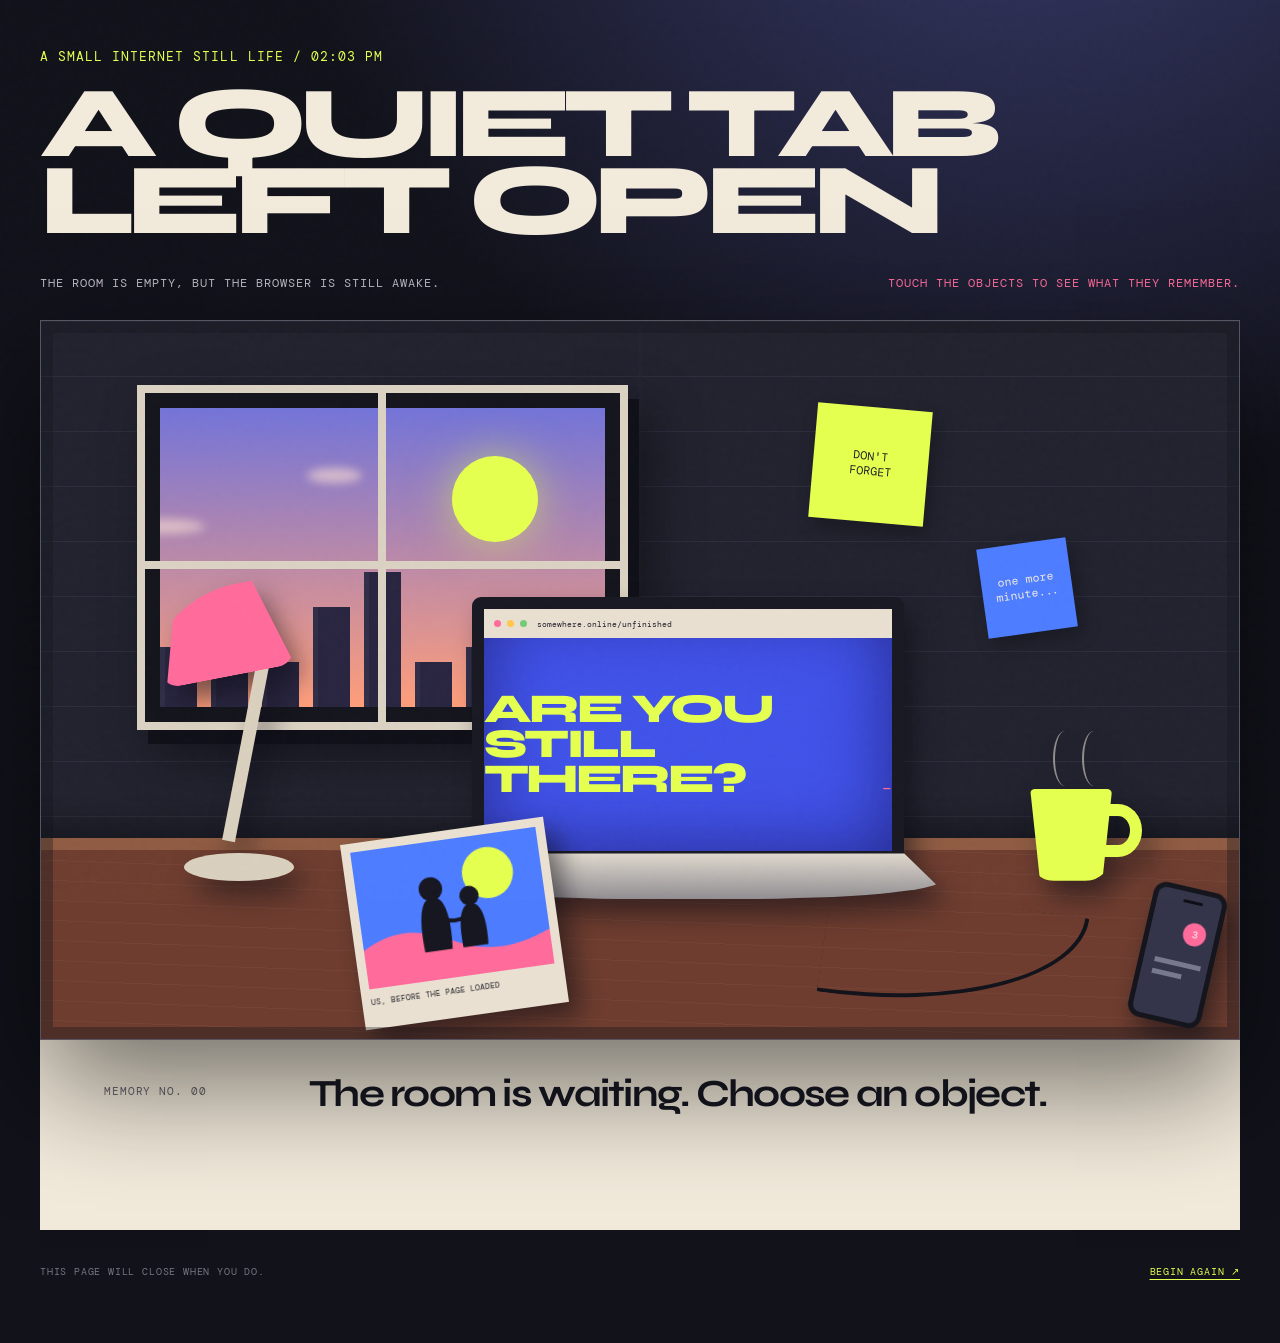
==== week-1-web-art/index.html @ 414b2593 "added files" ====
<!doctype html>
<html lang="en">
  <head>
    <meta charset="UTF-8" />
    <meta name="viewport" content="width=device-width, initial-scale=1.0" />
    <meta
      name="description"
      content="A quiet, interactive digital still life about the traces we leave behind online."
    />
    <title>A Quiet Tab Left Open</title>
    <link rel="stylesheet" href="style.css" />
  </head>

  <body id="top">
    <div class="grain" aria-hidden="true"></div>

    <header class="page-header">
      <p class="eyebrow">a small internet still life / 02:03 pm</p>
      <h1><span>A Quiet Tab</span><span>Left Open</span></h1>
      <p class="intro">
        The room is empty, but the browser is still awake.
        <span>Touch the objects to see what they remember.</span>
      </p>
    </header>

    <main>
      <section class="room" aria-label="An interactive desk beside a window">
        <div class="wall-note note-one" aria-hidden="true">DON'T<br />FORGET</div>
        <div class="wall-note note-two" aria-hidden="true">one more<br />minute...</div>

        <div class="window" aria-hidden="true">
          <div class="sky">
            <span class="sun"></span>
            <span class="cloud cloud-one"></span>
            <span class="cloud cloud-two"></span>
            <div class="city">
              <span></span><span></span><span></span><span></span><span></span>
              <span></span><span></span><span></span><span></span>
            </div>
          </div>
          <div class="window-bar vertical"></div>
          <div class="window-bar horizontal"></div>
        </div>

        <button
          class="memory-object lamp"
          type="button"
          data-memory="The lamp remembers every night you promised would end early."
          aria-label="Turn the desk lamp on or off"
          aria-pressed="false"
        >
          <span class="lamp-shade"></span>
          <span class="lamp-neck"></span>
          <span class="lamp-base"></span>
          <span class="light-cone" aria-hidden="true"></span>
        </button>

        <div class="desk" aria-hidden="true"></div>

        <button
          class="memory-object laptop"
          type="button"
          data-memory="The tab remembers the question you were too tired to finish."
          aria-label="Open the laptop's memory"
        >
          <span class="screen">
            <span class="browser-bar">
              <i></i><i></i><i></i>
              <b>somewhere.online/unfinished</b>
            </span>
            <span class="screen-copy">
              <em>ARE YOU<br />STILL THERE?</em>
              <span class="blink">_</span>
            </span>
          </span>
          <span class="keyboard"></span>
        </button>

        <button
          class="memory-object mug"
          type="button"
          data-memory="The cup remembers the heat, but not the hands that held it."
          aria-label="Read the mug's memory"
        >
          <span class="steam steam-one"></span>
          <span class="steam steam-two"></span>
          <span class="cup-body"></span>
          <span class="cup-handle"></span>
        </button>

        <button
          class="memory-object photograph"
          type="button"
          data-memory="The photograph insists this happened exactly as shown."
          aria-label="Read the photograph's memory"
        >
          <img src="assets/memory.svg" alt="Abstract silhouettes beneath a yellow moon" />
          <span>US, BEFORE THE PAGE LOADED</span>
        </button>

        <button
          class="memory-object phone"
          type="button"
          data-memory="The phone remembers three unsent messages and one accidental goodbye."
          aria-label="Read the phone's memory"
        >
          <span class="phone-speaker"></span>
          <span class="notification">3</span>
          <span class="phone-line"></span>
          <span class="phone-line short"></span>
        </button>

        <div class="cable" aria-hidden="true"></div>
      </section>

      <section class="memory-panel" aria-live="polite">
        <p class="memory-number">memory no. <span id="memory-number">00</span></p>
        <p class="memory-text" id="memory-text">
          The room is waiting. Choose an object.
        </p>
      </section>
    </main>

    <footer>
      <p>
        This page will close when you do.
        <a href="#top" id="begin-again">begin again ↗</a>
      </p>
    </footer>

    <script src="script.js"></script>
  </body>
</html>
---- week-1-web-art/style.css ----
@import url("https://fonts.googleapis.com/css2?family=DM+Mono:wght@300;400;500&family=Syne:wght@500;700;800&display=swap");

:root {
  --ink: #171722;
  --paper: #f2eadb;
  --acid: #e5ff4f;
  --pink: #ff6b9b;
  --blue: #4d7cff;
  --wood: #6e3d2f;
  --sky-top: #7273d8;
  --sky-bottom: #ff9d79;
  --room-x: 0px;
  --room-y: 0px;
}

* {
  box-sizing: border-box;
}

html {
  scroll-behavior: smooth;
}

body {
  min-height: 100vh;
  margin: 0;
  overflow-x: hidden;
  color: var(--paper);
  background:
    radial-gradient(circle at 80% -20%, #3b3d72 0, transparent 40%),
    #11121a;
  font-family: "DM Mono", monospace;
}

button,
a {
  font: inherit;
}

.grain {
  position: fixed;
  z-index: 20;
  inset: 0;
  pointer-events: none;
  opacity: 0.14;
  background-image: url("data:image/svg+xml,%3Csvg viewBox='0 0 180 180' xmlns='http://www.w3.org/2000/svg'%3E%3Cfilter id='n'%3E%3CfeTurbulence type='fractalNoise' baseFrequency='.8' numOctaves='3' stitchTiles='stitch'/%3E%3C/filter%3E%3Crect width='100%25' height='100%25' filter='url(%23n)' opacity='.55'/%3E%3C/svg%3E");
  mix-blend-mode: soft-light;
}

.page-header {
  width: min(1200px, calc(100% - 40px));
  margin: 0 auto;
  padding: 48px 0 26px;
}

.eyebrow,
.intro,
.memory-number,
footer {
  letter-spacing: 0.08em;
  text-transform: uppercase;
}

.eyebrow {
  margin: 0 0 20px;
  color: var(--acid);
  font-size: clamp(0.66rem, 1vw, 0.82rem);
}

h1 {
  margin: 0;
  font-family: "Syne", sans-serif;
  font-size: clamp(3.2rem, 7.9vw, 7.6rem);
  font-weight: 800;
  letter-spacing: -0.075em;
  line-height: 0.76;
  text-transform: uppercase;
}

h1 span {
  display: block;
  white-space: nowrap;
}

.intro {
  display: flex;
  justify-content: space-between;
  gap: 30px;
  margin: 35px 0 0;
  color: #bcb8c3;
  font-size: clamp(0.66rem, 1vw, 0.78rem);
  line-height: 1.6;
}

.intro span {
  color: var(--pink);
  text-align: right;
}

main {
  width: min(1200px, calc(100% - 40px));
  margin: 0 auto;
}

.room {
  position: relative;
  height: min(720px, 70vw);
  min-height: 560px;
  overflow: hidden;
  border: 1px solid #565462;
  background:
    linear-gradient(90deg, transparent 49.8%, #242532 50%, transparent 50.2%),
    linear-gradient(#2c2d3c 1px, transparent 1px),
    #21222e;
  background-size: 100% 100%, 100% 55px, auto;
  box-shadow: 0 45px 110px #0008;
  isolation: isolate;
}

.room::after {
  position: absolute;
  z-index: 8;
  inset: 0;
  border: 12px solid #11121a55;
  content: "";
  pointer-events: none;
}

.window {
  position: absolute;
  top: calc(9% + var(--room-y));
  left: calc(8% + var(--room-x));
  width: 41%;
  height: 48%;
  padding: 15px;
  border: 8px solid #dad1c2;
  background: #15151d;
  box-shadow: 11px 14px 0 #0f1018, 20px 24px 50px #0007;
  transition: transform 400ms ease;
}

.sky {
  position: relative;
  width: 100%;
  height: 100%;
  overflow: hidden;
  background: linear-gradient(var(--sky-top), var(--sky-bottom));
}

.sun {
  position: absolute;
  top: 16%;
  right: 15%;
  width: clamp(48px, 7vw, 86px);
  aspect-ratio: 1;
  border-radius: 50%;
  background: var(--acid);
  box-shadow: 0 0 45px #e5ff4f88;
  transition: 700ms ease;
}

.cloud {
  position: absolute;
  width: 90px;
  height: 15px;
  border-radius: 50%;
  background: #f5d8d0aa;
  filter: blur(5px);
  animation: drift 13s linear infinite alternate;
}

.cloud-one {
  top: 37%;
  left: -10%;
}

.cloud-two {
  top: 20%;
  left: 33%;
  width: 55px;
  animation-duration: 19s;
}

@keyframes drift {
  to { transform: translateX(270px); }
}

.city {
  position: absolute;
  bottom: 0;
  display: flex;
  width: 100%;
  align-items: end;
  gap: 3%;
}

.city span {
  width: 9%;
  height: 60px;
  background: #292540;
  box-shadow: inset 5px 0 #ffffff0a;
}

.city span:nth-child(2n) { height: 100px; }
.city span:nth-child(3n) { height: 45px; }
.city span:nth-child(5) { height: 135px; }

.window-bar {
  position: absolute;
  z-index: 2;
  background: #dad1c2;
}

.window-bar.vertical {
  top: 0;
  bottom: 0;
  left: 49%;
  width: 8px;
}

.window-bar.horizontal {
  top: 51%;
  left: 0;
  width: 100%;
  height: 8px;
}

.wall-note {
  position: absolute;
  z-index: 1;
  display: grid;
  width: clamp(70px, 9vw, 115px);
  aspect-ratio: 1;
  place-items: center;
  color: #1e1d26;
  background: var(--acid);
  font-size: clamp(0.55rem, 0.9vw, 0.75rem);
  line-height: 1.3;
  text-align: center;
  box-shadow: 5px 8px 18px #0004;
}

.note-one {
  top: 12%;
  right: 26%;
  rotate: 5deg;
}

.note-two {
  top: 31%;
  right: 14%;
  width: clamp(58px, 7vw, 90px);
  color: var(--paper);
  background: var(--blue);
  rotate: -8deg;
}

.desk {
  position: absolute;
  z-index: 2;
  right: -4%;
  bottom: 0;
  left: -4%;
  height: 28%;
  border-top: 12px solid #8f5b42;
  background:
    repeating-linear-gradient(2deg, #ffffff08 0 1px, transparent 1px 20px),
    var(--wood);
  box-shadow: 0 -15px 30px #0005;
}

.memory-object {
  position: absolute;
  z-index: 4;
  margin: 0;
  padding: 0;
  border: 0;
  color: inherit;
  background: none;
  cursor: pointer;
  filter: drop-shadow(10px 15px 13px #0b0b1288);
  transition: transform 180ms ease, filter 180ms ease;
}

.memory-object:hover,
.memory-object:focus-visible {
  z-index: 7;
  outline: 0;
  filter: drop-shadow(0 0 12px var(--acid));
  transform: translateY(-7px) rotate(1deg);
}

.memory-object:focus-visible::after {
  position: absolute;
  inset: -12px;
  border: 2px dashed var(--acid);
  content: "";
}

.lamp {
  bottom: 22%;
  left: 8%;
  width: 185px;
  height: 300px;
  transform-origin: bottom center;
}

.lamp:hover,
.lamp:focus-visible { transform: rotate(-2deg); }

.lamp-shade {
  position: absolute;
  z-index: 2;
  top: 6px;
  left: 20px;
  width: 130px;
  height: 90px;
  border-radius: 70% 20% 14% 12%;
  background: var(--pink);
  clip-path: polygon(20% 0, 80% 0, 100% 100%, 0 100%);
  rotate: -11deg;
}

.lamp-neck {
  position: absolute;
  top: 80px;
  left: 85px;
  width: 13px;
  height: 180px;
  background: #d9cfbd;
  rotate: 11deg;
  transform-origin: bottom;
}

.lamp-base {
  position: absolute;
  bottom: 0;
  left: 47px;
  width: 110px;
  height: 28px;
  border-radius: 50%;
  background: #d9cfbd;
}

.light-cone {
  position: absolute;
  z-index: -1;
  top: 65px;
  left: 45px;
  width: 330px;
  height: 330px;
  opacity: 0;
  background: linear-gradient(135deg, #fffbb955, transparent 67%);
  clip-path: polygon(0 0, 35% 0, 100% 100%, 0 100%);
  pointer-events: none;
  transition: opacity 500ms ease;
}

.laptop {
  right: 25%;
  bottom: 19%;
  width: 42%;
  aspect-ratio: 1.65;
}

.screen {
  position: absolute;
  inset: 0 7% 13%;
  overflow: hidden;
  border: clamp(7px, 1vw, 13px) solid #191923;
  border-radius: 9px 9px 3px 3px;
  background: #4052e8;
  box-shadow: inset 0 0 70px #130d4d99;
}

.browser-bar {
  display: flex;
  height: 12%;
  min-height: 21px;
  align-items: center;
  gap: 6px;
  padding: 0 10px;
  color: #1f1e2b;
  background: #e8dfd0;
}

.browser-bar i {
  width: 7px;
  aspect-ratio: 1;
  border-radius: 50%;
  background: var(--pink);
}

.browser-bar i:nth-child(2) { background: #ffc64d; }
.browser-bar i:nth-child(3) { background: #72cb75; }

.browser-bar b {
  overflow: hidden;
  margin-left: 4px;
  font-size: clamp(0.35rem, 0.6vw, 0.55rem);
  font-weight: 400;
  text-overflow: ellipsis;
  white-space: nowrap;
}

.screen-copy {
  display: flex;
  height: 88%;
  align-items: center;
  justify-content: center;
}

.screen-copy em {
  color: var(--acid);
  font-family: "Syne", sans-serif;
  font-size: clamp(1.2rem, 3.2vw, 3.5rem);
  font-style: normal;
  font-weight: 800;
  letter-spacing: -0.06em;
  line-height: 0.85;
  text-align: left;
}

.blink {
  align-self: flex-end;
  margin: 0 0 14% 3%;
  color: var(--pink);
  animation: blink 850ms steps(1) infinite;
}

@keyframes blink { 50% { opacity: 0; } }

.keyboard {
  position: absolute;
  right: 0;
  bottom: 1%;
  left: 0;
  height: 15%;
  border-radius: 4px 4px 40% 40%;
  background: linear-gradient(#dfd8cd, #908d91);
  clip-path: polygon(7% 0, 93% 0, 100% 75%, 89% 100%, 11% 100%, 0 75%);
}

.mug {
  right: 8%;
  bottom: 22%;
  width: 120px;
  height: 150px;
}

.cup-body {
  position: absolute;
  bottom: 0;
  left: 7px;
  width: 82px;
  height: 92px;
  border-radius: 5px 5px 27px 24px;
  background: var(--acid);
  clip-path: polygon(0 0, 100% 0, 88% 100%, 12% 100%);
}

.cup-handle {
  position: absolute;
  right: 1px;
  bottom: 24px;
  width: 48px;
  height: 53px;
  border: 12px solid var(--acid);
  border-left: 0;
  border-radius: 0 50% 50% 0;
}

.steam {
  position: absolute;
  top: 0;
  left: 30px;
  width: 24px;
  height: 55px;
  border-left: 2px solid #f2eadb88;
  border-radius: 50%;
  animation: steam 2.4s ease-in-out infinite;
}

.steam-two {
  left: 59px;
  animation-delay: -1.1s;
}

@keyframes steam {
  0% { opacity: 0; transform: translateY(12px) scaleX(0.7); }
  45% { opacity: 1; }
  100% { opacity: 0; transform: translateY(-18px) scaleX(1.2); }
}

.photograph {
  bottom: 3%;
  left: 26%;
  display: flex;
  width: clamp(130px, 16vw, 205px);
  padding: 9px 9px 22px;
  flex-direction: column;
  color: #26242d;
  background: #e9e0d1;
  rotate: -8deg;
}

.photograph img {
  display: block;
  width: 100%;
  aspect-ratio: 1.35;
  object-fit: cover;
}

.photograph span {
  margin-top: 8px;
  font-size: clamp(0.42rem, 0.6vw, 0.58rem);
}

.phone {
  right: 2%;
  bottom: 2%;
  width: 75px;
  height: 138px;
  border: 5px solid #15151d;
  border-radius: 13px;
  background: #34354a;
  rotate: 13deg;
}

.phone-speaker {
  position: absolute;
  top: 8px;
  left: 26px;
  width: 20px;
  height: 3px;
  border-radius: 2px;
  background: #0e0f16;
}

.notification {
  position: absolute;
  top: 29px;
  right: 9px;
  display: grid;
  width: 23px;
  aspect-ratio: 1;
  place-items: center;
  border-radius: 50%;
  color: white;
  background: var(--pink);
  font-size: 0.65rem;
}

.phone-line {
  position: absolute;
  top: 70px;
  left: 11px;
  width: 47px;
  height: 5px;
  background: #777990;
}

.phone-line.short {
  top: 82px;
  width: 30px;
}

.cable {
  position: absolute;
  z-index: 3;
  right: 13%;
  bottom: 4%;
  width: 260px;
  height: 110px;
  border-right: 4px solid #12131b;
  border-bottom: 4px solid #12131b;
  border-radius: 0 0 100% 0;
  rotate: 8deg;
}

.memory-panel {
  display: grid;
  min-height: 190px;
  padding: 34px clamp(20px, 5vw, 70px);
  grid-template-columns: 170px 1fr;
  gap: 35px;
  align-items: start;
  color: var(--ink);
  background: var(--paper);
}

.memory-number {
  margin: 10px 0 0;
  color: #65616a;
  font-size: 0.7rem;
}

.memory-text {
  max-width: 790px;
  margin: 0;
  font-family: "Syne", sans-serif;
  font-size: clamp(1.45rem, 3vw, 3.1rem);
  font-weight: 700;
  letter-spacing: -0.045em;
  line-height: 1.05;
}

footer {
  width: min(1200px, calc(100% - 40px));
  margin: 0 auto;
  padding: 25px 0 55px;
  color: #777581;
  font-size: 0.63rem;
}

footer p {
  display: flex;
  justify-content: space-between;
}

footer a {
  color: var(--acid);
  text-underline-offset: 4px;
}

body.lamp-on {
  --sky-top: #171832;
  --sky-bottom: #5d4166;
}

body.lamp-on .sun {
  background: #e7e6cf;
  box-shadow: 0 0 30px #e7e6cf55;
  transform: translateY(80px) scale(0.72);
}

body.lamp-on .light-cone { opacity: 1; }
body.lamp-on .room { background-color: #191a24; }

@media (max-width: 760px) {
  .page-header { padding-top: 30px; }
  h1 { line-height: 0.84; }
  .intro { flex-direction: column; }
  .intro span { text-align: left; }

  .room {
    height: 630px;
    min-height: 0;
  }

  .window {
    top: 8%;
    left: 7%;
    width: 58%;
    height: 39%;
  }

  .note-one { right: 8%; }
  .note-two { top: 27%; right: 4%; }
  .lamp { bottom: 22%; left: -5%; transform: scale(0.72); }
  .laptop { right: 11%; bottom: 20%; width: 62%; }
  .mug { right: 0; bottom: 23%; transform: scale(0.74); }
  .photograph { bottom: 4%; left: 17%; }
  .phone { right: 5%; }

  .memory-panel {
    grid-template-columns: 1fr;
    gap: 15px;
  }

  footer p { gap: 20px; }
}

@media (max-width: 430px) {
  .page-header,
  main,
  footer { width: calc(100% - 24px); }
  .room { height: 570px; }
  .laptop { right: 3%; width: 71%; }
  .lamp { left: -12%; }
  .photograph { left: 8%; }
  .memory-panel { min-height: 210px; }
}

@media (prefers-reduced-motion: reduce) {
  *,
  *::before,
  *::after {
    scroll-behavior: auto !important;
    animation-duration: 0.01ms !important;
    animation-iteration-count: 1 !important;
  }
}
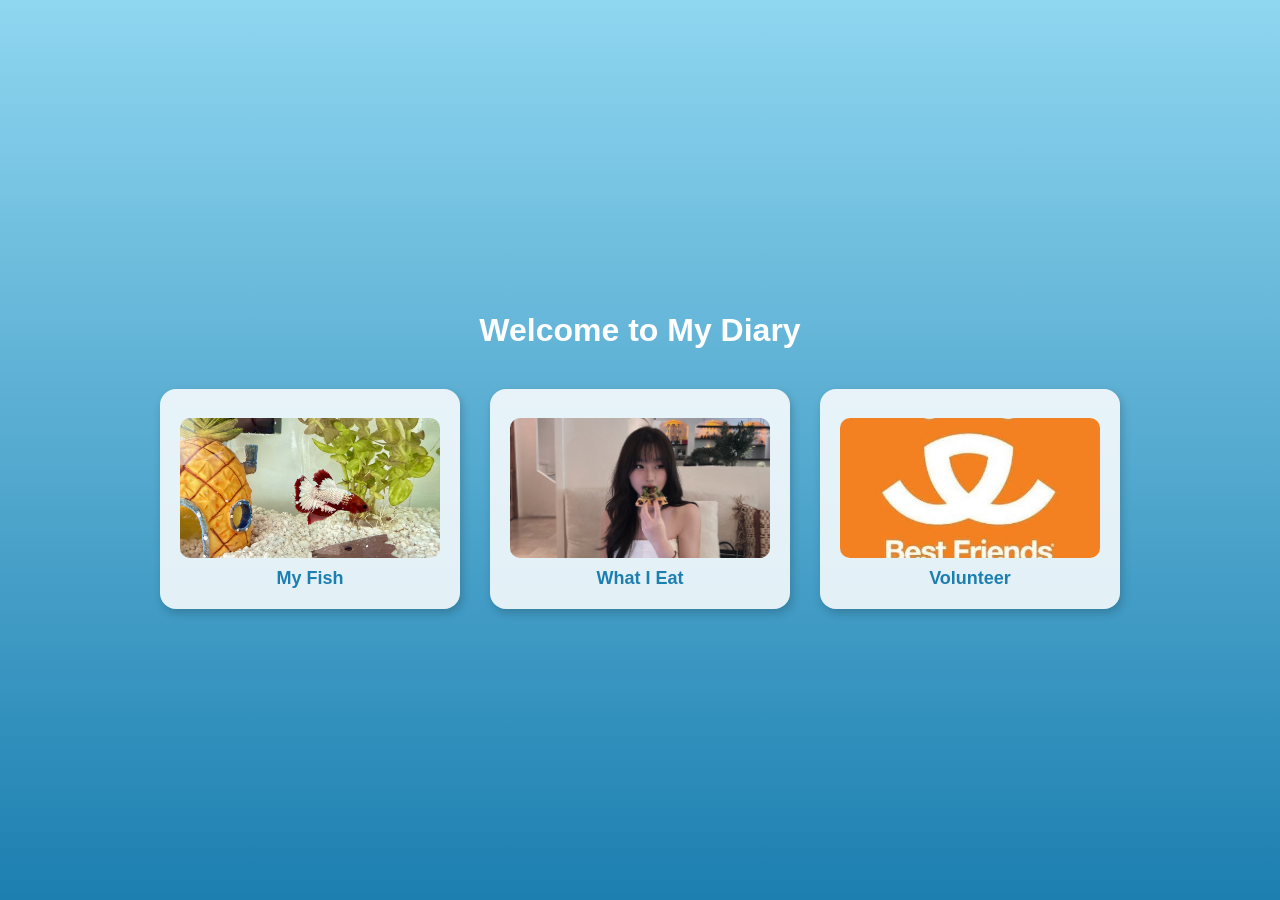
==== commit 8f73af06: "change index" ====
--- a/week-1-web-art/index.html
+++ b/week-1-web-art/index.html
@@ -1,133 +1,88 @@
-<!doctype html>
-<html lang="en">
-  <head>
-    <meta charset="UTF-8" />
-    <meta name="viewport" content="width=device-width, initial-scale=1.0" />
-    <meta
-      name="description"
-      content="A quiet, interactive digital still life about the traces we leave behind online."
-    />
-    <title>A Quiet Tab Left Open</title>
-    <link rel="stylesheet" href="style.css" />
-  </head>
+<!DOCTYPE html>
+<html>
+<head>
+  <title>My Diary</title>
+  <style>
+    body {
+      margin: 0;
+      min-height: 100vh;
+      background: linear-gradient(to bottom, #8fd6f0, #1c7fb0);
+      font-family: Arial, sans-serif;
+      display: flex;
+      flex-direction: column;
+      align-items: center;
+      justify-content: center;
+    }
 
-  <body id="top">
-    <div class="grain" aria-hidden="true"></div>
+    h1 {
+      color: white;
+      text-align: center;
+      margin-bottom: 40px;
+    }
 
-    <header class="page-header">
-      <p class="eyebrow">a small internet still life / 02:03 pm</p>
-      <h1><span>A Quiet Tab</span><span>Left Open</span></h1>
-      <p class="intro">
-        The room is empty, but the browser is still awake.
-        <span>Touch the objects to see what they remember.</span>
-      </p>
-    </header>
+    .entries {
+      display: flex;
+      gap: 30px;
+      flex-wrap: wrap;
+      justify-content: center;
+      align-items: flex-start;
+    }
 
-    <main>
-      <section class="room" aria-label="An interactive desk beside a window">
-        <div class="wall-note note-one" aria-hidden="true">DON'T<br />FORGET</div>
-        <div class="wall-note note-two" aria-hidden="true">one more<br />minute...</div>
+    .entry-card {
+      display: block;
+      width: 220px;
+      background: rgba(255, 255, 255, 0.85);
+      border-radius: 16px;
+      padding: 20px;
+      text-align: center;
+      text-decoration: none;
+      color: #1c7fb0;
+      width: 260px;
+      font-weight: bold;
+      font-size: 18px;
+      box-shadow: 2px 4px 10px rgba(0,0,0,0.2);
+      transition: transform 0.2s ease;
+      display: flex;
+      flex-direction: column;
+      justify-content: flex-end;  
+      height: 180px;
+    }
 
-        <div class="window" aria-hidden="true">
-          <div class="sky">
-            <span class="sun"></span>
-            <span class="cloud cloud-one"></span>
-            <span class="cloud cloud-two"></span>
-            <div class="city">
-              <span></span><span></span><span></span><span></span><span></span>
-              <span></span><span></span><span></span><span></span>
-            </div>
-          </div>
-          <div class="window-bar vertical"></div>
-          <div class="window-bar horizontal"></div>
-        </div>
+    .entry-card:hover {
+      transform: translateY(-6px);
+    }
 
-        <button
-          class="memory-object lamp"
-          type="button"
-          data-memory="The lamp remembers every night you promised would end early."
-          aria-label="Turn the desk lamp on or off"
-          aria-pressed="false"
-        >
-          <span class="lamp-shade"></span>
-          <span class="lamp-neck"></span>
-          <span class="lamp-base"></span>
-          <span class="light-cone" aria-hidden="true"></span>
-        </button>
+    .entry-card img {
+      width: 100%;
+      height: 140px;
+      object-fit: cover;
+      border-radius: 10px;
+      margin-bottom: 10px;
+    }
+  </style>
+</head>
+<body>
 
-        <div class="desk" aria-hidden="true"></div>
+  <h1>Welcome to My Diary</h1>
 
-        <button
-          class="memory-object laptop"
-          type="button"
-          data-memory="The tab remembers the question you were too tired to finish."
-          aria-label="Open the laptop's memory"
-        >
-          <span class="screen">
-            <span class="browser-bar">
-              <i></i><i></i><i></i>
-              <b>somewhere.online/unfinished</b>
-            </span>
-            <span class="screen-copy">
-              <em>ARE YOU<br />STILL THERE?</em>
-              <span class="blink">_</span>
-            </span>
-          </span>
-          <span class="keyboard"></span>
-        </button>
+  <div class="entries">
 
-        <button
-          class="memory-object mug"
-          type="button"
-          data-memory="The cup remembers the heat, but not the hands that held it."
-          aria-label="Read the mug's memory"
-        >
-          <span class="steam steam-one"></span>
-          <span class="steam steam-two"></span>
-          <span class="cup-body"></span>
-          <span class="cup-handle"></span>
-        </button>
+    <a href="home.html" class="entry-card">
+      <img src="assets/hotkid.jpg" alt="Fish icon">
+      My Fish
+    </a>
 
-        <button
-          class="memory-object photograph"
-          type="button"
-          data-memory="The photograph insists this happened exactly as shown."
-          aria-label="Read the photograph's memory"
-        >
-          <img src="assets/memory.svg" alt="Abstract silhouettes beneath a yellow moon" />
-          <span>US, BEFORE THE PAGE LOADED</span>
-        </button>
+    <a href="food.html" class="entry-card">
+      <img src="assets/girleat.jpg" alt="My photo">
+      What I Eat
+    </a>
 
-        <button
-          class="memory-object phone"
-          type="button"
-          data-memory="The phone remembers three unsent messages and one accidental goodbye."
-          aria-label="Read the phone's memory"
-        >
-          <span class="phone-speaker"></span>
-          <span class="notification">3</span>
-          <span class="phone-line"></span>
-          <span class="phone-line short"></span>
-        </button>
+    <a href="volunteer.html" class="entry-card">
+      <img src="assets/shelter.jpeg" alt="shelter photo">
+      Volunteer
+    </a>
 
-        <div class="cable" aria-hidden="true"></div>
-      </section>
+  </div>
 
-      <section class="memory-panel" aria-live="polite">
-        <p class="memory-number">memory no. <span id="memory-number">00</span></p>
-        <p class="memory-text" id="memory-text">
-          The room is waiting. Choose an object.
-        </p>
-      </section>
-    </main>
-
-    <footer>
-      <p>
-        This page will close when you do.
-        <a href="#top" id="begin-again">begin again ↗</a>
-      </p>
-    </footer>
-
-    <script src="script.js"></script>
-  </body>
-</html>
+</body>
+</html>
